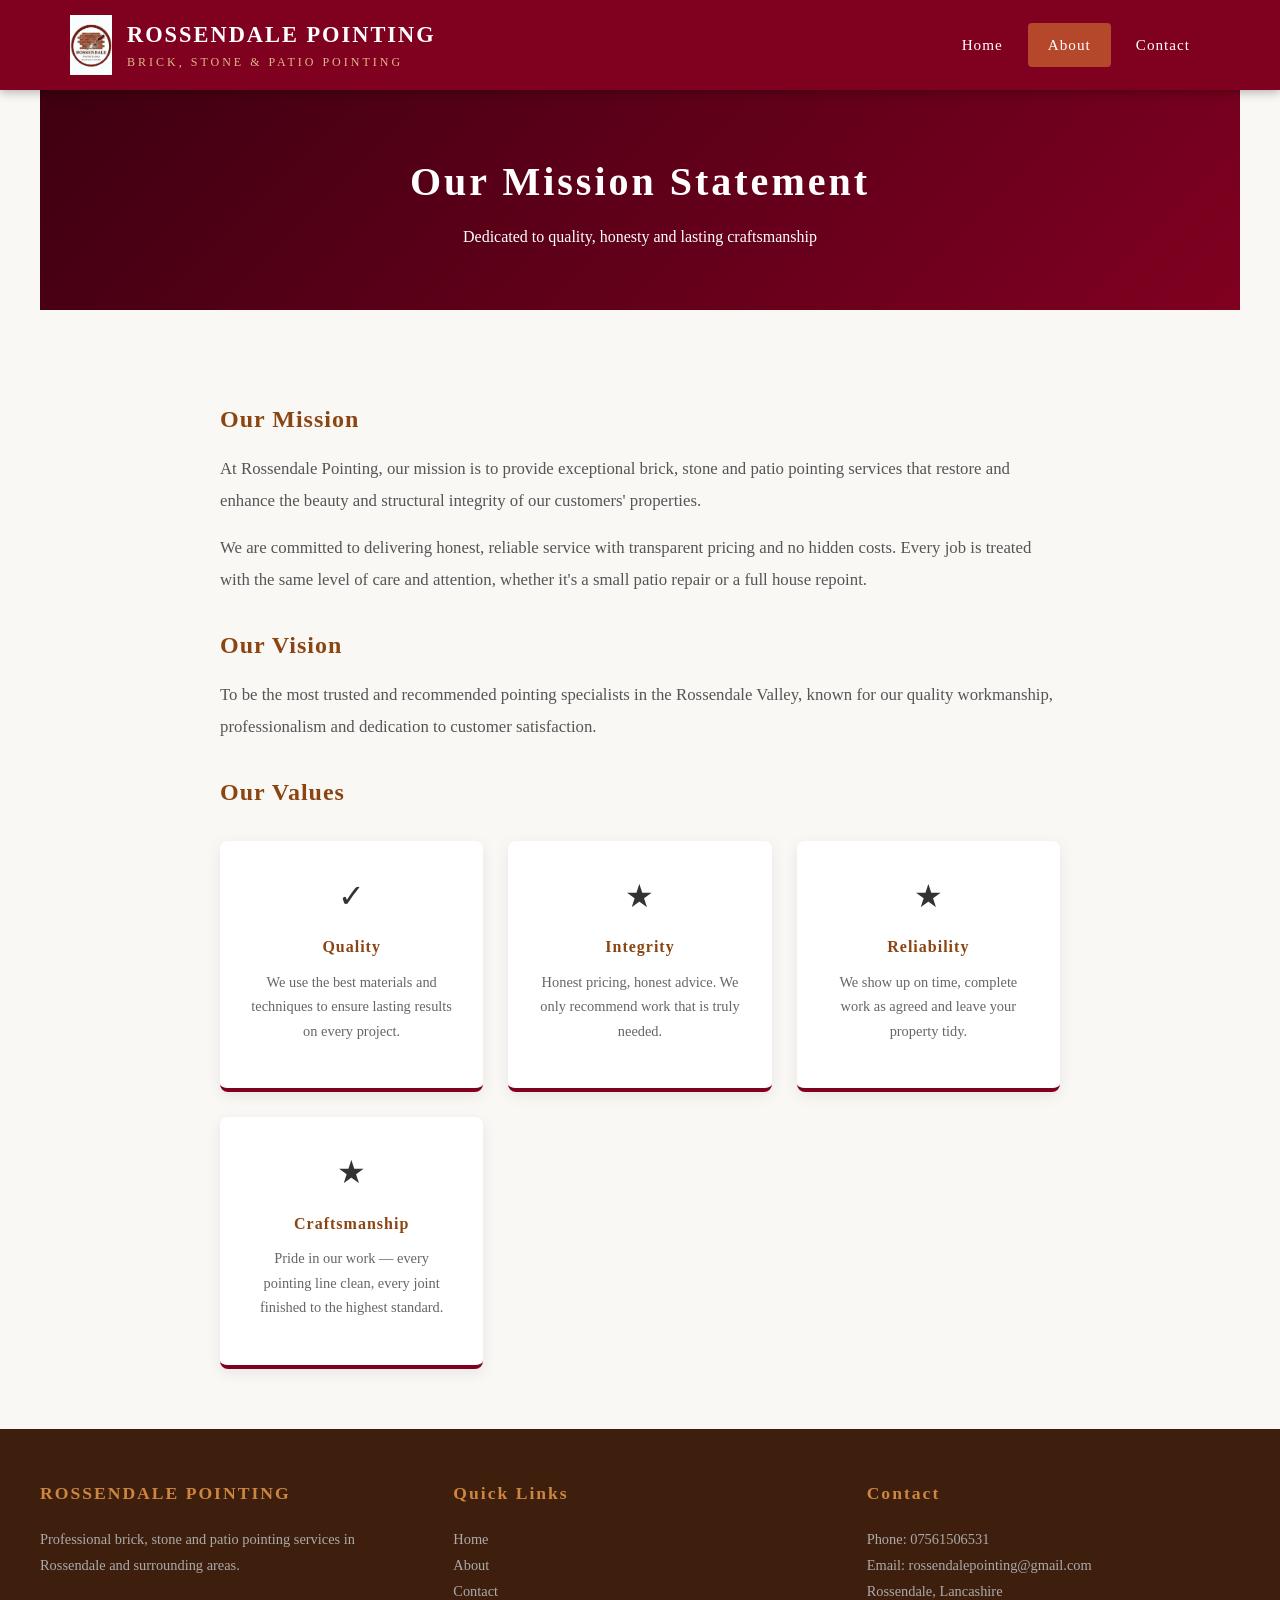
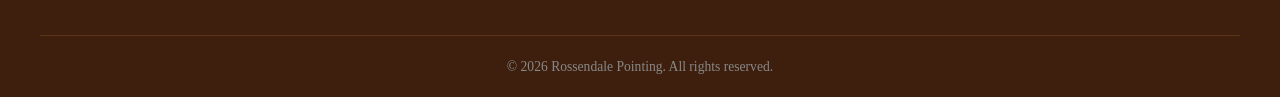
==== PointingAboutPage.html @ 07ab3f52 "PointingAboutPage.html" ====
<!DOCTYPE html>
<html lang="en">
<head>
  <meta charset="UTF-8">
  <meta name="viewport" content="width=device-width, initial-scale=1.0">
  <title>Mission Statement | Rossendale Pointing</title>
  <link rel="icon" type="image/x-icon" href="pointingLogo.jpg">
  <link rel="stylesheet" href="Pointingcss.css">
</head>
<body>

  <!-- HEADER -->
  <header>
    <div class="header-inner">
      <div class="logo-container">
        <img src="PointingLogo.jpg" alt="Rossendale Pointing Logo">
        <div class="logo-text">
          <h1>ROSSENDALE POINTING</h1>
          <p>Brick, Stone & Patio Pointing</p>
        </div>
      </div>
      <div class="hamburger" onclick="document.querySelector('nav ul').classList.toggle('open')">
        <span></span>
        <span></span>
        <span></span>
      </div>
      <nav>
        <ul>
          <li><a href="index.html">Home</a></li>
          <li><a href="PointingAboutPage.html" class="active">About</a></li>
          <li><a href="PointingContact.html">Contact</a></li>
        </ul>
      </nav>
    </div>
  </header>

  <!-- MISSION HERO -->
  <section class="mission-hero">
    <h2>Our Mission Statement</h2>
    <p>Dedicated to quality, honesty and lasting craftsmanship</p>
  </section>

  <!-- MISSION CONTENT -->
  <div class="mission-content">
    <h3>Our Mission</h3>
    <!-- REPLACE: Add your actual mission statement -->
    <p>At Rossendale Pointing, our mission is to provide exceptional brick, stone and patio pointing services that restore and enhance the beauty and structural integrity of our customers' properties.</p>
    <p>We are committed to delivering honest, reliable service with transparent pricing and no hidden costs. Every job is treated with the same level of care and attention, whether it's a small patio repair or a full house repoint.</p>

    <h3>Our Vision</h3>
    <!-- REPLACE: Add your actual vision -->
    <p>To be the most trusted and recommended pointing specialists in the Rossendale Valley, known for our quality workmanship, professionalism and dedication to customer satisfaction.</p>

    <h3>Our Values</h3>
    <div class="values-grid">
      <div class="value-card">
        <div class="value-icon">✓</div>
        <h4>Quality</h4>
        <!-- REPLACE: Add your own description -->
        <p>We use the best materials and techniques to ensure lasting results on every project.</p>
      </div>
      <div class="value-card">
        <div class="value-icon">★</div>
        <h4>Integrity</h4>
        <!-- REPLACE: Add your own description -->
        <p>Honest pricing, honest advice. We only recommend work that is truly needed.</p>
      </div>
      <div class="value-card">
        <div class="value-icon">★</div>
        <h4>Reliability</h4>
        <!-- REPLACE: Add your own description -->
        <p>We show up on time, complete work as agreed and leave your property tidy.</p>
      </div>
      <div class="value-card">
        <div class="value-icon">★</div>
        <h4>Craftsmanship</h4>
        <!-- REPLACE: Add your own description -->
        <p>Pride in our work — every pointing line clean, every joint finished to the highest standard.</p>
      </div>
    </div>
  </div>

  <!-- FOOTER -->
  <footer>
    <div class="footer-content">
      <div class="footer-section">
        <h3>ROSSENDALE POINTING</h3>
        <p>Professional brick, stone and patio pointing services in Rossendale and surrounding areas.</p>
      </div>
      <div class="footer-section">
        <h3>Quick Links</h3>
        <ul>
          <li><a href="index.html">Home</a></li>
          <li><a href="mission.html">About</a></li>
          <li><a href="contact.html">Contact</a></li>
        </ul>
      </div>
      <div class="footer-section">
        <h3>Contact</h3>
        <p>Phone: 07561506531</p>
        <p>Email: rossendalepointing@gmail.com</p>
        <p>Rossendale, Lancashire</p>
      </div>
    </div>
    <div class="footer-bottom">
      <p>&copy; 2026 Rossendale Pointing. All rights reserved.</p>
    </div>
  </footer>

</body>
</html>
---- Pointingcss.css ----
/* ============================================
   ROSSENDALE POINTING - Website Styles
   ============================================ */

/* Reset & Base */
* {
  margin: 0;
  padding: 0;
  box-sizing: border-box;
}

html {
  scroll-behavior: smooth;
}

body {
  font-family: Georgia, 'Times New Roman', serif;
  color: #333;
  background-color: #FAF8F5;
  line-height: 1.6;
}

a {
  text-decoration: none;
  color: inherit;
}

img {
  max-width: 100%;
  height: auto;
}

/* ============================================
   HEADER & NAVIGATION
   ============================================ */
header {
  background-color: #800020;
  color: #FFF;
  padding: 0;
  position: sticky;
  top: 0;
  z-index: 1000;
  box-shadow: 0 2px 10px rgba(0, 0, 0, 0.3);
}

.header-inner {
  max-width: 1200px;
  margin: 0 auto;
  display: flex;
  align-items: center;
  justify-content: space-between;
  padding: 15px 30px;
}

.logo-container {
  display: flex;
  align-items: center;
  gap: 15px;
}

.logo-container img {
  height: 60px;
  width: auto;
}

.logo-text h1 {
  font-size: 1.4rem;
  letter-spacing: 2px;
  color: #FFF;
}

.logo-text p {
  font-size: 0.75rem;
  letter-spacing: 3px;
  color: #DEB887;
  text-transform: uppercase;
}

nav ul {
  list-style: none;
  display: flex;
  gap: 5px;
}

nav ul li a {
  display: block;
  padding: 10px 20px;
  color: #FFF;
  font-size: 0.95rem;
  letter-spacing: 1px;
  border-radius: 4px;
  transition: background-color 0.3s, color 0.3s;
}

nav ul li a:hover,
nav ul li a.active {
  background-color: #B5472A;
  color: #FFF;
}

/* Hamburger Menu */
.hamburger {
  display: none;
  flex-direction: column;
  cursor: pointer;
  gap: 5px;
}

.hamburger span {
  width: 28px;
  height: 3px;
  background-color: #FFF;
  border-radius: 2px;
  transition: transform 0.3s;
}

/* ============================================
   HERO SECTION
   ============================================ */
.hero {
  background: linear-gradient(135deg, #800020 0%, #A00028 50%, #B5472A 100%);
  color: #FFF;
  text-align: center;
  padding: 80px 30px;
  position: relative;
  overflow: hidden;
}

.hero::before {
  content: '';
  position: absolute;
  top: 0;
  left: 0;
  right: 0;
  bottom: 0;
  background: url('data:image/svg+xml,<svg xmlns="http://www.w3.org/2000/svg" viewBox="0 0 100 100"><rect fill="%23ffffff" opacity="0.03" width="100" height="100"/><rect fill="%23ffffff" opacity="0.03" x="10" y="10" width="30" height="15" rx="2"/><rect fill="%23ffffff" opacity="0.03" x="50" y="10" width="30" height="15" rx="2"/></svg>');
  background-size: 100px;
}

.hero-content {
  position: relative;
  z-index: 1;
  max-width: 800px;
  margin: 0 auto;
}

.hero h2 {
  font-size: 2.8rem;
  margin-bottom: 20px;
  letter-spacing: 3px;
  text-shadow: 2px 2px 4px rgba(0, 0, 0, 0.3);
}

.hero p {
  font-size: 1.2rem;
  margin-bottom: 30px;
  color: #F5DEB3;
}

.hero-btn {
  display: inline-block;
  padding: 15px 40px;
  background-color: #FFF;
  color: #8B4513;
  font-size: 1rem;
  font-weight: bold;
  letter-spacing: 2px;
  border-radius: 4px;
  transition: transform 0.3s, box-shadow 0.3s;
}

.hero-btn:hover {
  transform: translateY(-2px);
  background-color: #CD853F;
  color: #FFF;
  box-shadow: 0 5px 20px rgba(0, 0, 0, 0.3);
}

/* ============================================
   SECTIONS
   ============================================ */
section {
  max-width: 1200px;
  margin: 0 auto;
  padding: 60px 30px;
}

.section-title {
  text-align: center;
  margin-bottom: 50px;
}

.section-title h2 {
  font-size: 2rem;
  color: #8B4513;
  letter-spacing: 2px;
  margin-bottom: 10px;
}

.section-title p {
  color: #A0522D;
  font-size: 1rem;
}

.section-divider {
  width: 80px;
  height: 3px;
  background: linear-gradient(to right, #CD853F, #800020);
  margin: 15px auto;
  border-radius: 2px;
}

/* ============================================
   SERVICES GRID
   ============================================ */
.services-grid {
  display: grid;
  grid-template-columns: repeat(auto-fit, minmax(280px, 1fr));
  gap: 30px;
}

.service-card {
  background: #FFF;
  padding: 35px 30px;
  border-radius: 8px;
  box-shadow: 0 4px 15px rgba(0, 0, 0, 0.08);
  text-align: center;
  transition: transform 0.3s, box-shadow 0.3s;
  border-top: 4px solid #800020;
}

.service-card:hover {
  transform: translateY(-5px);
  box-shadow: 0 8px 25px rgba(0, 0, 0, 0.12);
}

.service-icon {
  font-size: 2.5rem;
  margin-bottom: 15px;
}

.service-card h3 {
  font-size: 1.2rem;
  color: #8B4513;
  margin-bottom: 12px;
  letter-spacing: 1px;
}

.service-card p {
  color: #666;
  font-size: 0.95rem;
  line-height: 1.7;
}

/* ============================================
   ABOUT / MISSION SECTION
   ============================================ */
.about-content {
  display: grid;
  grid-template-columns: 1fr 1fr;
  gap: 50px;
  align-items: center;
}

.about-text h3 {
  font-size: 1.5rem;
  color: #8B4513;
  margin-bottom: 15px;
  letter-spacing: 1px;
}

.about-text p {
  color: #555;
  margin-bottom: 15px;
  line-height: 1.8;
}

.about-image {
  background: linear-gradient(135deg, #CD853F, #800020);
  height: 300px;
  border-radius: 8px;
  display: flex;
  align-items: center;
  justify-content: center;
  color: #FFF;
  font-size: 1.2rem;
  letter-spacing: 2px;
}

/* ============================================
   TESTIMONIALS
   ============================================ */
.testimonials-grid {
  display: grid;
  grid-template-columns: repeat(auto-fit, minmax(300px, 1fr));
  gap: 30px;
}

.testimonial-card {
  background: #FFF;
  padding: 30px;
  border-radius: 8px;
  box-shadow: 0 4px 15px rgba(0, 0, 0, 0.08);
  border-left: 4px solid #800020;
}

.testimonial-card p {
  color: #555;
  font-style: italic;
  margin-bottom: 20px;
  line-height: 1.7;
}

.testimonial-author {
  font-weight: bold;
  color: #8B4513;
}

/* ============================================
   CONTACT SECTION
   ============================================ */
.contact-grid {
  display: grid;
  grid-template-columns: 1fr 1fr;
  gap: 50px;
}

.contact-form {
  background: #FFF;
  padding: 40px;
  border-radius: 8px;
  box-shadow: 0 4px 15px rgba(0, 0, 0, 0.08);
}

.form-group {
  margin-bottom: 20px;
}

.form-group label {
  display: block;
  margin-bottom: 8px;
  color: #8B4513;
  font-weight: bold;
  letter-spacing: 1px;
  font-size: 0.9rem;
}

.form-group input,
.form-group textarea,
.form-group select {
  width: 100%;
  padding: 12px 15px;
  border: 2px solid #E0D5C8;
  border-radius: 4px;
  font-family: Georgia, serif;
  font-size: 1rem;
  transition: border-color 0.3s;
}

.form-group input:focus,
.form-group textarea:focus,
.form-group select:focus {
  outline: none;
  border-color: #CD853F;
}

.form-group textarea {
  height: 120px;
  resize: vertical;
}

.submit-btn {
  display: block;
  width: 100%;
  padding: 15px;
  background: linear-gradient(135deg, #800020, #B5472A);
  color: #FFF;
  border: none;
  border-radius: 4px;
  font-family: Georgia, serif;
  font-size: 1rem;
  letter-spacing: 2px;
  cursor: pointer;
  transition: transform 0.3s, box-shadow 0.3s;
}

.submit-btn:hover {
  transform: translateY(-2px);
  background: linear-gradient(135deg, #B5472A, #CD853F);
  box-shadow: 0 5px 15px rgba(128, 0, 32, 0.4);
}

.contact-info {
  display: flex;
  flex-direction: column;
  gap: 25px;
}

.info-card {
  background: #FFF;
  padding: 25px 30px;
  border-radius: 8px;
  box-shadow: 0 4px 15px rgba(0, 0, 0, 0.08);
  display: flex;
  align-items: flex-start;
  gap: 20px;
}

.info-icon {
  font-size: 1.8rem;
  min-width: 40px;
  text-align: center;
}

.info-card h4 {
  color: #8B4513;
  margin-bottom: 5px;
  letter-spacing: 1px;
}

.info-card p {
  color: #666;
  font-size: 0.95rem;
}

/* ============================================
   MAP PLACEHOLDER
   ============================================ */
.map-placeholder {
  background: #E8E0D8;
  height: 250px;
  border-radius: 8px;
  display: flex;
  align-items: center;
  justify-content: center;
  color: #8B4513;
  font-size: 1.1rem;
  letter-spacing: 2px;
  margin-top: 30px;
}

/* ============================================
   FOOTER
   ============================================ */
footer {
  background-color: #3E1F0D;
  color: #CCC;
  padding: 50px 30px 20px;
}

.footer-content {
  max-width: 1200px;
  margin: 0 auto;
  display: grid;
  grid-template-columns: repeat(auto-fit, minmax(250px, 1fr));
  gap: 40px;
}

.footer-section h3 {
  color: #CD853F;
  font-size: 1.1rem;
  letter-spacing: 2px;
  margin-bottom: 20px;
}

.footer-section p,
.footer-section li {
  color: #AAA;
  font-size: 0.9rem;
  line-height: 1.8;
}

.footer-section ul {
  list-style: none;
}

.footer-section ul li a {
  color: #AAA;
  transition: color 0.3s;
}

.footer-section ul li a:hover {
  color: #CD853F;
}

.footer-bottom {
  max-width: 1200px;
  margin: 30px auto 0;
  padding-top: 20px;
  border-top: 1px solid #5C3317;
  text-align: center;
  color: #888;
  font-size: 0.85rem;
}

/* ============================================
   MISSION PAGE SPECIFIC
   ============================================ */
.mission-hero {
  background: linear-gradient(135deg, #3E0011, #800020);
  color: #FFF;
  text-align: center;
  padding: 60px 30px;
}

.mission-hero h2 {
  font-size: 2.5rem;
  letter-spacing: 3px;
  margin-bottom: 10px;
}

.mission-content {
  max-width: 900px;
  margin: 0 auto;
  padding: 60px 30px;
}

.mission-content h3 {
  font-size: 1.5rem;
  color: #8B4513;
  margin: 30px 0 15px;
  letter-spacing: 1px;
}

.mission-content p {
  color: #555;
  line-height: 1.9;
  margin-bottom: 15px;
  font-size: 1.05rem;
}

.values-grid {
  display: grid;
  grid-template-columns: repeat(auto-fit, minmax(250px, 1fr));
  gap: 25px;
  margin-top: 30px;
}

.value-card {
  background: #FFF;
  padding: 30px;
  border-radius: 8px;
  box-shadow: 0 4px 15px rgba(0, 0, 0, 0.08);
  text-align: center;
  border-bottom: 4px solid #800020;
}

.value-card .value-icon {
  font-size: 2rem;
  margin-bottom: 12px;
}

.value-card h4 {
  color: #8B4513;
  margin-bottom: 10px;
  letter-spacing: 1px;
}

.value-card p {
  color: #666;
  font-size: 0.9rem;
  line-height: 1.7;
}

/* ============================================
   RESPONSIVE
   ============================================ */
@media (max-width: 768px) {
  .hamburger {
    display: flex;
  }

  nav ul {
    display: none;
    position: absolute;
    top: 100%;
    left: 0;
    right: 0;
    background-color: #800020;
    flex-direction: column;
    padding: 10px;
    box-shadow: 0 5px 15px rgba(0, 0, 0, 0.3);
  }

  nav ul.open {
    display: flex;
  }

  nav ul li a {
    padding: 12px 20px;
    font-size: 1.05rem;
  }

  .header-inner {
    flex-wrap: wrap;
    padding: 12px 15px;
  }

  .logo-text h1 {
    font-size: 1.1rem;
  }

  .logo-text p {
    font-size: 0.65rem;
  }

  .hero {
    padding: 50px 15px;
  }

  .hero h2 {
    font-size: 1.6rem;
  }

  .hero p {
    font-size: 1rem;
  }

  .hero-btn {
    padding: 12px 30px;
    font-size: 0.9rem;
  }

  section {
    padding: 40px 15px;
  }

  .section-title h2 {
    font-size: 1.5rem;
  }

  .about-content,
  .contact-grid {
    grid-template-columns: 1fr;
    gap: 25px;
  }

  .about-image {
    height: 200px;
  }

  .contact-form {
    padding: 25px;
  }

  .mission-hero {
    padding: 40px 15px;
  }

  .mission-hero h2 {
    font-size: 1.6rem;
  }

  .mission-content {
    padding: 40px 15px;
  }

  .footer-content {
    grid-template-columns: 1fr;
    gap: 30px;
    padding: 0 15px;
  }

  footer {
    padding: 30px 15px 20px;
  }
}

@media (max-width: 480px) {
  .logo-container img {
    height: 45px;
  }

  .logo-text h1 {
    font-size: 0.95rem;
  }

  .hero h2 {
    font-size: 1.3rem;
  }

  .services-grid {
    grid-template-columns: 1fr;
  }

  .testimonials-grid {
    grid-template-columns: 1fr;
  }

  .values-grid {
    grid-template-columns: 1fr;
  }
}
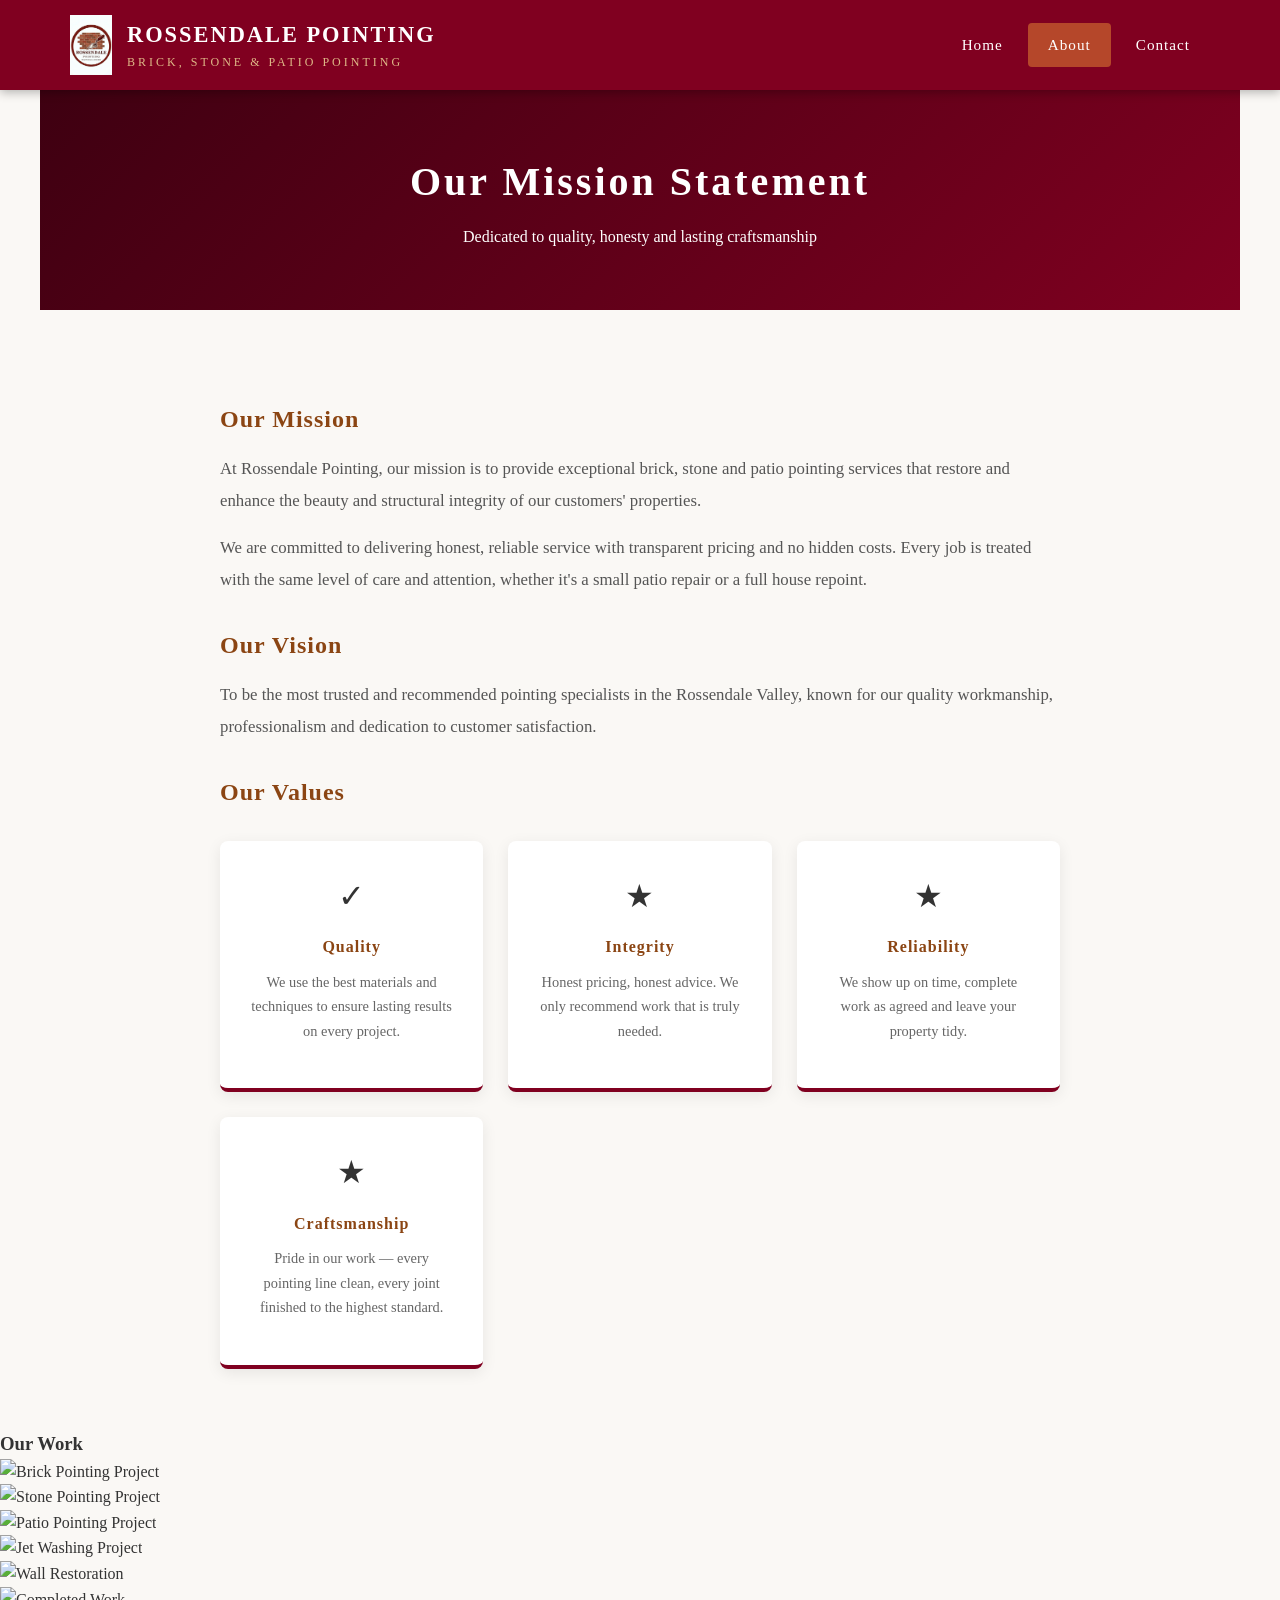
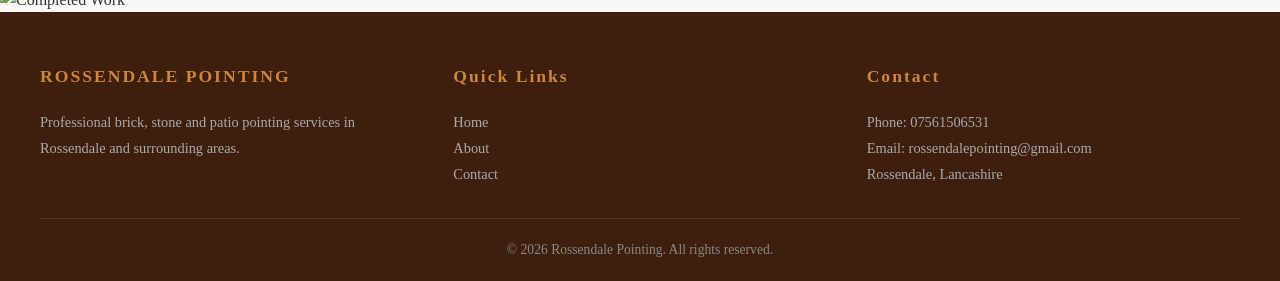
==== commit 654046c2: "PointingAboutPage.html" ====
--- a/PointingAboutPage.html
+++ b/PointingAboutPage.html
@@ -4,6 +4,8 @@
   <meta charset="UTF-8">
   <meta name="viewport" content="width=device-width, initial-scale=1.0">
   <title>Mission Statement | Rossendale Pointing</title>
+  <link rel="icon" type="image/png" href="PointingLogo.png">
+  <link rel="icon" type="image/svg+xml" href="favicon.svg">
   <link rel="icon" type="image/x-icon" href="pointingLogo.jpg">
   <link rel="stylesheet" href="Pointingcss.css">
 </head>
@@ -79,7 +81,31 @@
       </div>
     </div>
   </div>
-
+  <!-- IMAGE GALLERY -->
+  <div class="gallery-section">
+    <h3>Our Work</h3>
+    <div class="gallery-grid">
+      <!-- REPLACE: Add your images below -->
+      <div class="gallery-item">
+        <img src="gallery1.jpg" alt="Brick Pointing Project">
+      </div>
+      <div class="gallery-item">
+        <img src="gallery2.jpg" alt="Stone Pointing Project">
+      </div>
+      <div class="gallery-item">
+        <img src="gallery3.jpg" alt="Patio Pointing Project">
+      </div>
+      <div class="gallery-item">
+        <img src="gallery4.jpg" alt="Jet Washing Project">
+      </div>
+      <div class="gallery-item">
+        <img src="gallery5.jpg" alt="Wall Restoration">
+      </div>
+      <div class="gallery-item">
+        <img src="gallery6.jpg" alt="Completed Work">
+      </div>
+    </div>
+  </div>
   <!-- FOOTER -->
   <footer>
     <div class="footer-content">
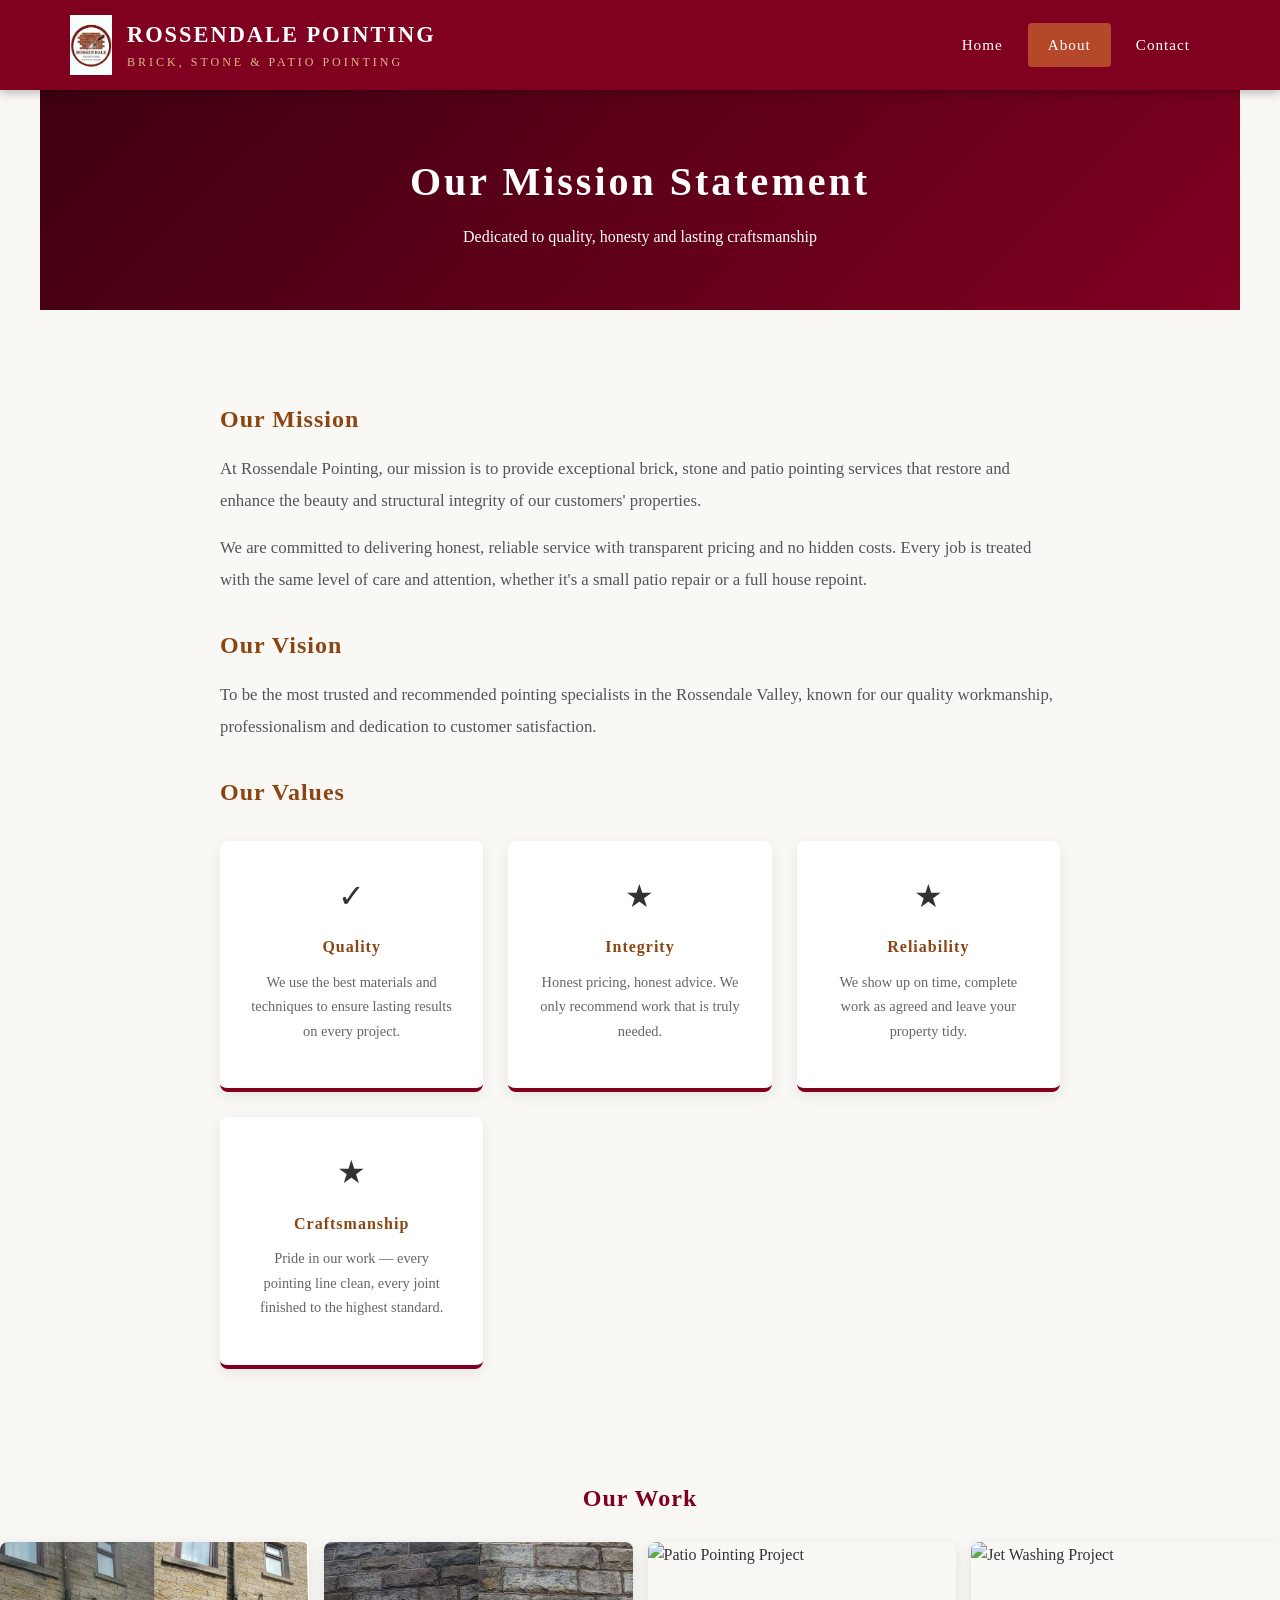
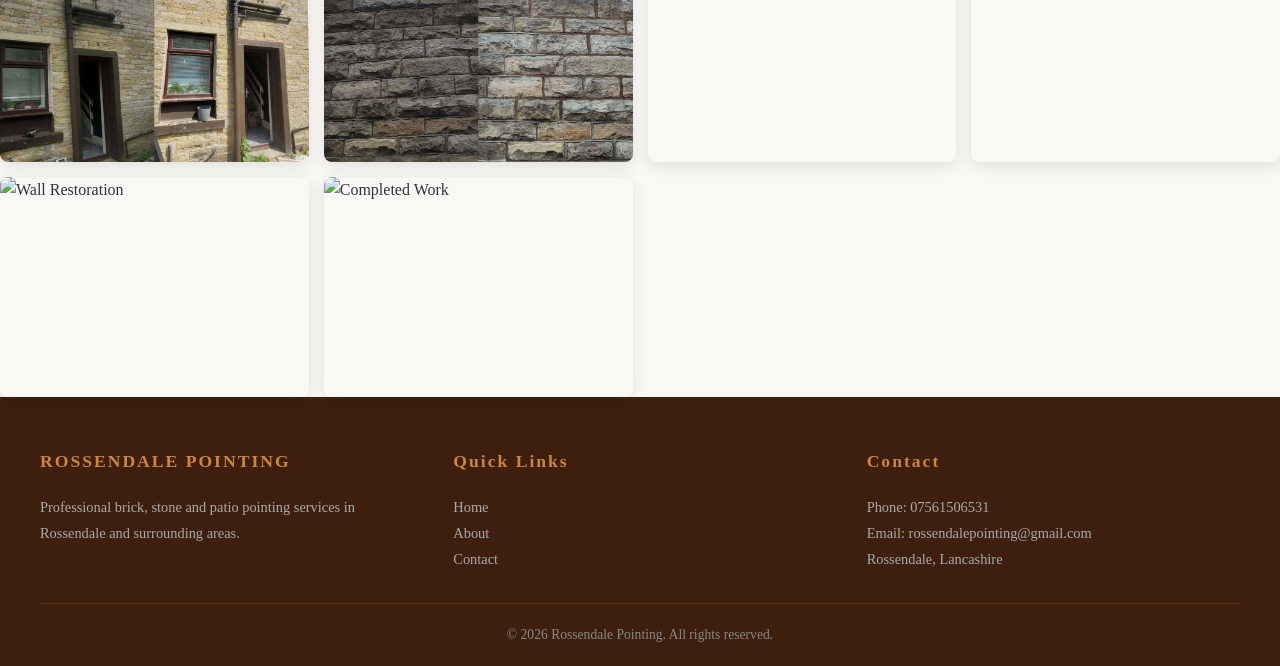
==== commit e602439c: "PointingAboutPage.html" ====
--- a/PointingAboutPage.html
+++ b/PointingAboutPage.html
@@ -87,10 +87,10 @@
     <div class="gallery-grid">
       <!-- REPLACE: Add your images below -->
       <div class="gallery-item">
-        <img src="gallery1.jpg" alt="Brick Pointing Project">
+        <img src="Pointing1.jpg" alt="Brick Pointing Project">
       </div>
       <div class="gallery-item">
-        <img src="gallery2.jpg" alt="Stone Pointing Project">
+        <img src="Pointing2.jpg" alt="Stone Pointing Project">
       </div>
       <div class="gallery-item">
         <img src="gallery3.jpg" alt="Patio Pointing Project">
--- a/Pointingcss.css
+++ b/Pointingcss.css
@@ -174,6 +174,22 @@
   background-color: #CD853F;
   color: #FFF;
   box-shadow: 0 5px 20px rgba(0, 0, 0, 0.3);
+}
+
+/* ============================================
+   IMAGE BANNER
+   ============================================ */
+.image-banner {
+  width: 100%;
+  max-height: 200px;
+  overflow: hidden;
+}
+
+.image-banner img {
+  width: 100%;
+  height: 200px;
+  object-fit: cover;
+  display: block;
 }
 
 /* ============================================
@@ -424,19 +440,19 @@
 }
 
 /* ============================================
-   MAP PLACEHOLDER
-   ============================================ */
-.map-placeholder {
-  background: #E8E0D8;
-  height: 250px;
+   MAP
+   ============================================ */
+.map-container {
+  margin-top: 30px;
   border-radius: 8px;
-  display: flex;
-  align-items: center;
-  justify-content: center;
-  color: #8B4513;
-  font-size: 1.1rem;
-  letter-spacing: 2px;
-  margin-top: 30px;
+  overflow: hidden;
+  box-shadow: 0 4px 15px rgba(0, 0, 0, 0.08);
+}
+
+.map-container iframe {
+  width: 100%;
+  height: 450px;
+  display: block;
 }
 
 /* ============================================
@@ -560,6 +576,46 @@
   color: #666;
   font-size: 0.9rem;
   line-height: 1.7;
+}
+
+/* ============================================
+   IMAGE GALLERY
+   ============================================ */
+.gallery-section {
+  margin-top: 50px;
+}
+
+.gallery-section h3 {
+  font-size: 1.5rem;
+  color: #800020;
+  text-align: center;
+  margin-bottom: 25px;
+  letter-spacing: 1px;
+}
+
+.gallery-grid {
+  display: grid;
+  grid-template-columns: repeat(auto-fit, minmax(280px, 1fr));
+  gap: 15px;
+}
+
+.gallery-item {
+  border-radius: 8px;
+  overflow: hidden;
+  box-shadow: 0 4px 15px rgba(0, 0, 0, 0.1);
+  transition: transform 0.3s, box-shadow 0.3s;
+}
+
+.gallery-item:hover {
+  transform: scale(1.03);
+  box-shadow: 0 8px 25px rgba(0, 0, 0, 0.15);
+}
+
+.gallery-item img {
+  width: 100%;
+  height: 220px;
+  object-fit: cover;
+  display: block;
 }
 
 /* ============================================
@@ -621,6 +677,14 @@
     font-size: 0.9rem;
   }
 
+  .image-banner {
+    max-height: 150px;
+  }
+
+  .image-banner img {
+    height: 150px;
+  }
+
   section {
     padding: 40px 15px;
   }
@@ -655,6 +719,11 @@
     padding: 40px 15px;
   }
 
+  .gallery-grid {
+    grid-template-columns: repeat(2, 1fr);
+    gap: 10px;
+  }
+
   .footer-content {
     grid-template-columns: 1fr;
     gap: 30px;
@@ -679,6 +748,14 @@
     font-size: 1.3rem;
   }
 
+  .image-banner {
+    max-height: 120px;
+  }
+
+  .image-banner img {
+    height: 120px;
+  }
+
   .services-grid {
     grid-template-columns: 1fr;
   }
@@ -690,4 +767,12 @@
   .values-grid {
     grid-template-columns: 1fr;
   }
-}
+
+  .gallery-grid {
+    grid-template-columns: repeat(2, 1fr);
+  }
+
+  .gallery-item img {
+    height: 160px;
+  }
+}
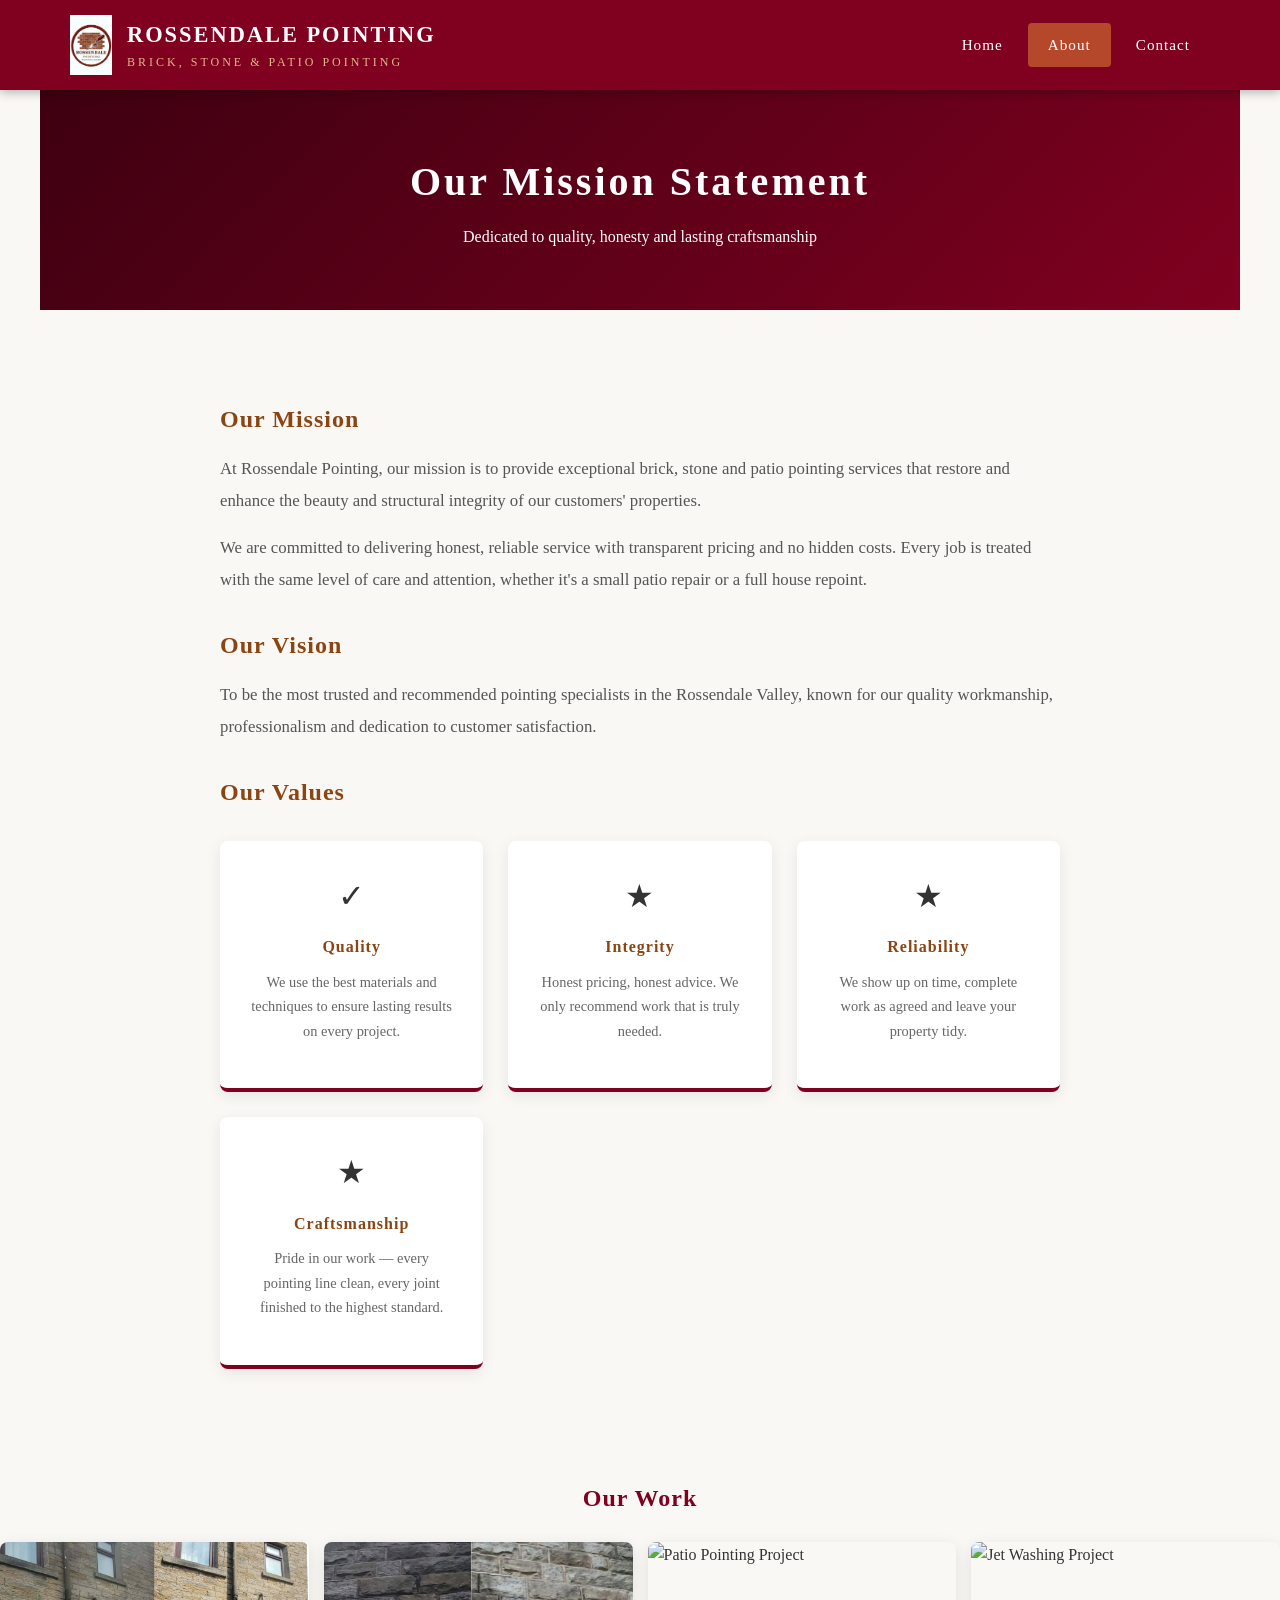
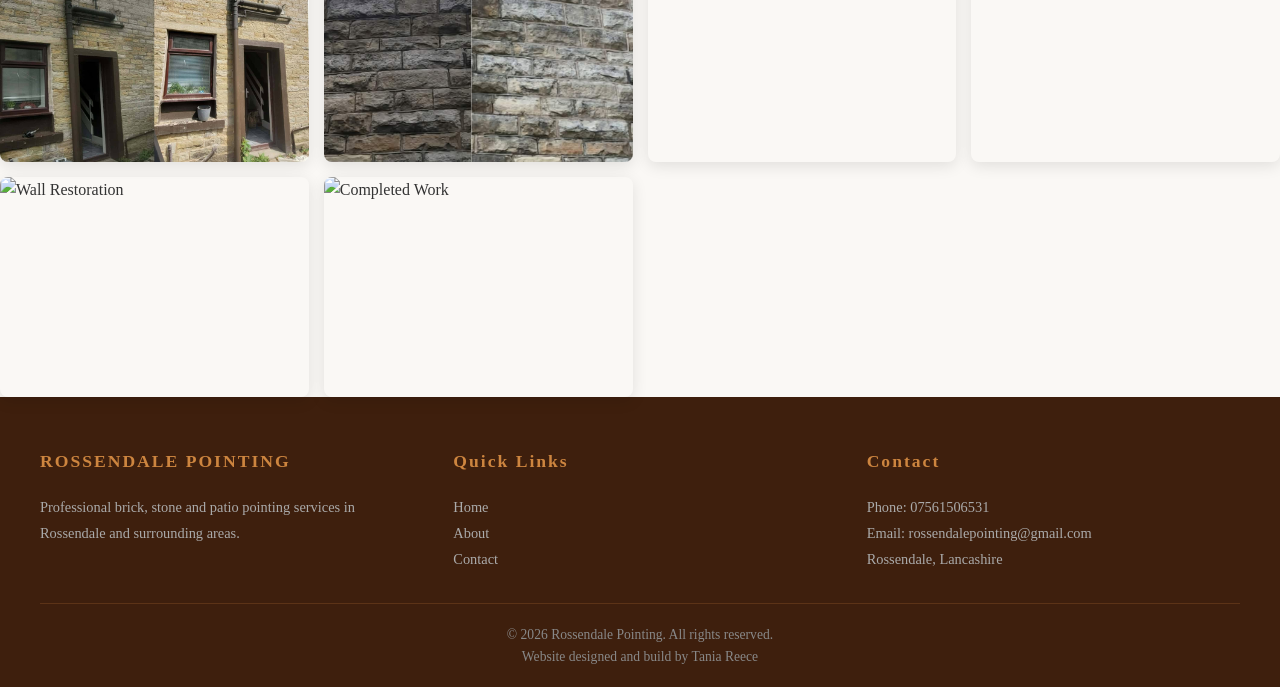
==== commit 436c11a6: "PointingAboutPage.html" ====
--- a/PointingAboutPage.html
+++ b/PointingAboutPage.html
@@ -129,7 +129,7 @@
       </div>
     </div>
     <div class="footer-bottom">
-      <p>&copy; 2026 Rossendale Pointing. All rights reserved.</p>
+      <p>&copy; 2026 Rossendale Pointing. All rights reserved.<br>Website designed and build by Tania Reece</p>
     </div>
   </footer>
 
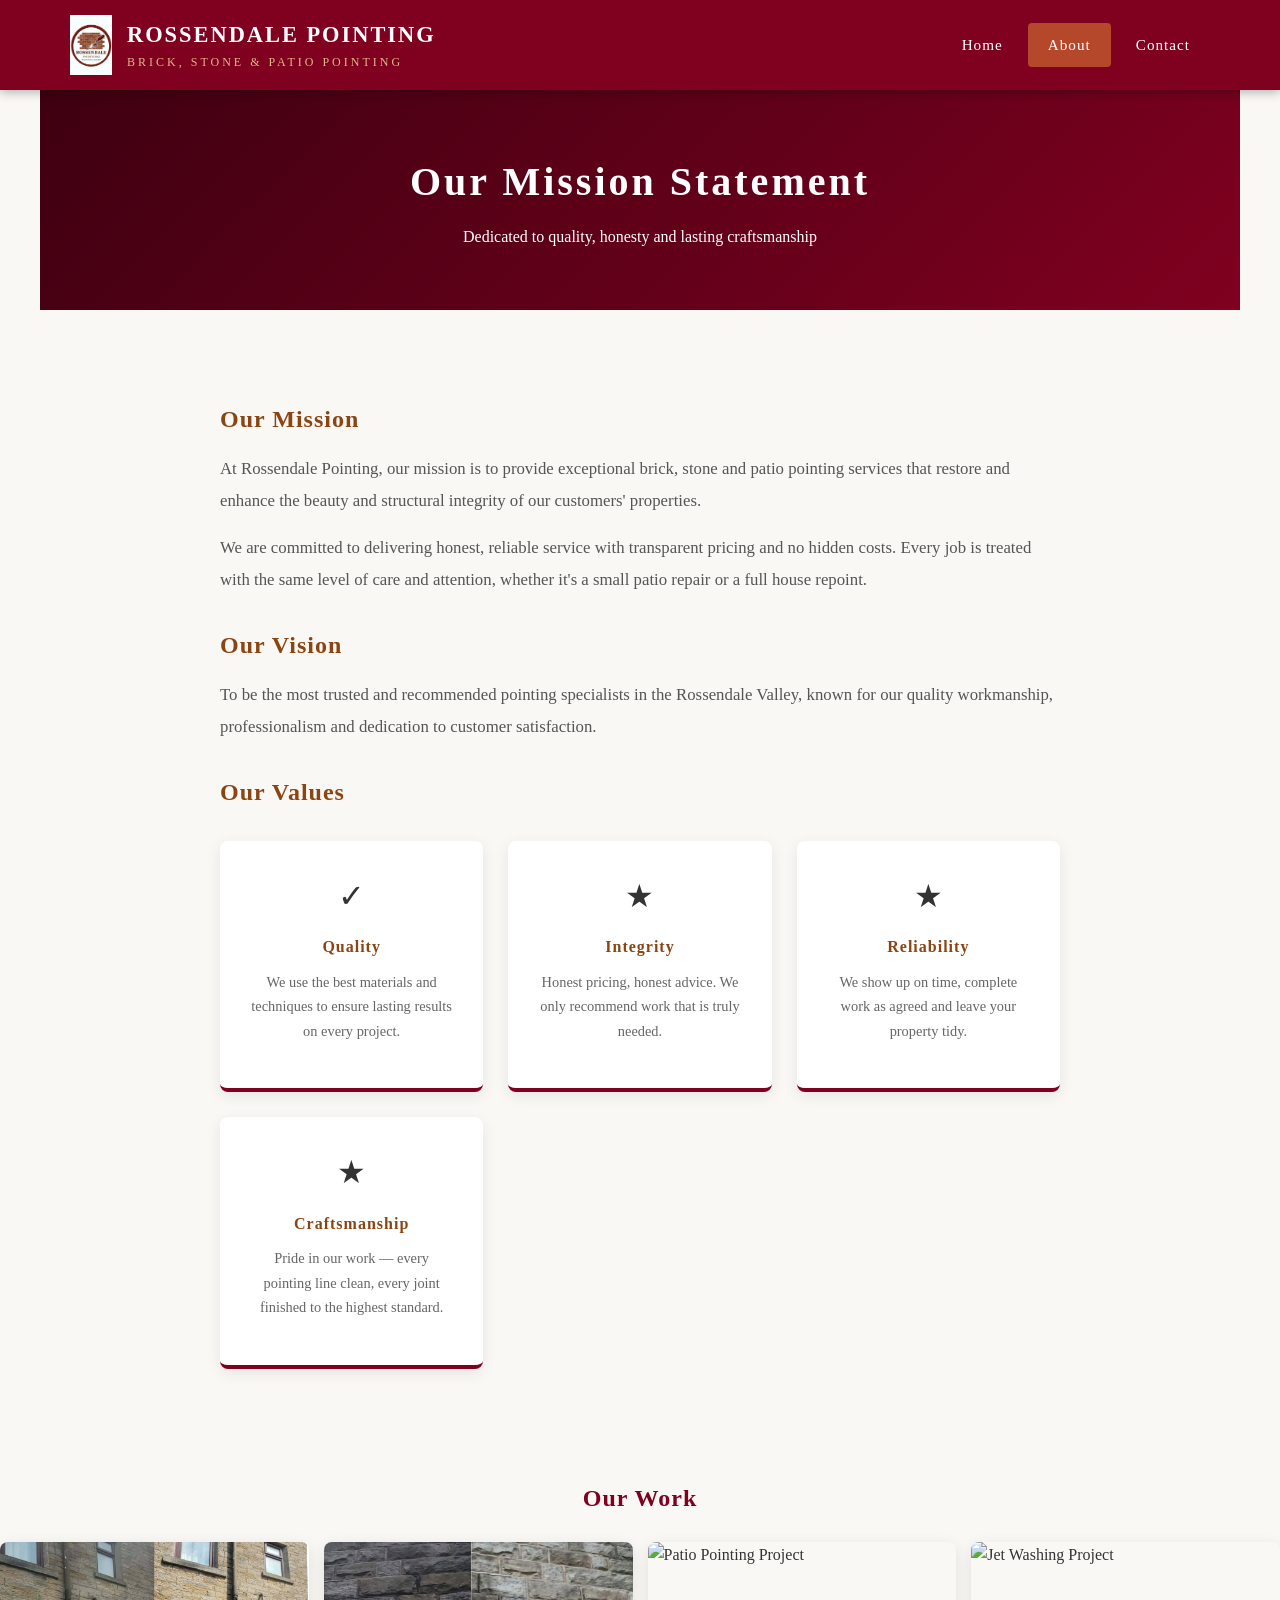
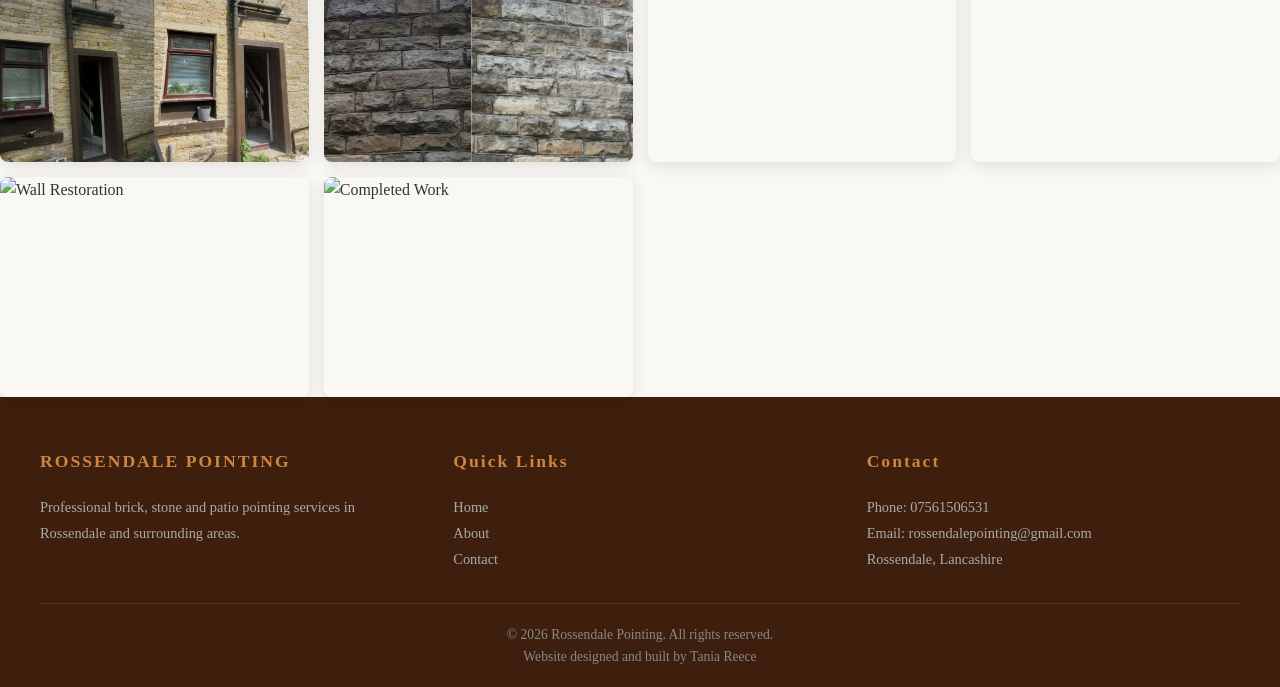
==== commit 84bf57ac: "PointingAboutPage.html" ====
--- a/PointingAboutPage.html
+++ b/PointingAboutPage.html
@@ -93,16 +93,16 @@
         <img src="Pointing2.jpg" alt="Stone Pointing Project">
       </div>
       <div class="gallery-item">
-        <img src="gallery3.jpg" alt="Patio Pointing Project">
+        <img src="GalleryPlaceHolder.jpg" alt="Patio Pointing Project">
       </div>
       <div class="gallery-item">
-        <img src="gallery4.jpg" alt="Jet Washing Project">
+        <img src="GalleryPlaceHolder.jpg" alt="Jet Washing Project">
       </div>
       <div class="gallery-item">
-        <img src="gallery5.jpg" alt="Wall Restoration">
+        <img src="GalleryPlaceHolder.jpg" alt="Wall Restoration">
       </div>
       <div class="gallery-item">
-        <img src="gallery6.jpg" alt="Completed Work">
+        <img src="GalleryPlaceHolder.jpg" alt="Completed Work">
       </div>
     </div>
   </div>
@@ -129,7 +129,7 @@
       </div>
     </div>
     <div class="footer-bottom">
-      <p>&copy; 2026 Rossendale Pointing. All rights reserved.<br>Website designed and build by Tania Reece</p>
+      <p>&copy; 2026 Rossendale Pointing. All rights reserved.<br>Website designed and built by Tania Reece</p>
     </div>
   </footer>
 
